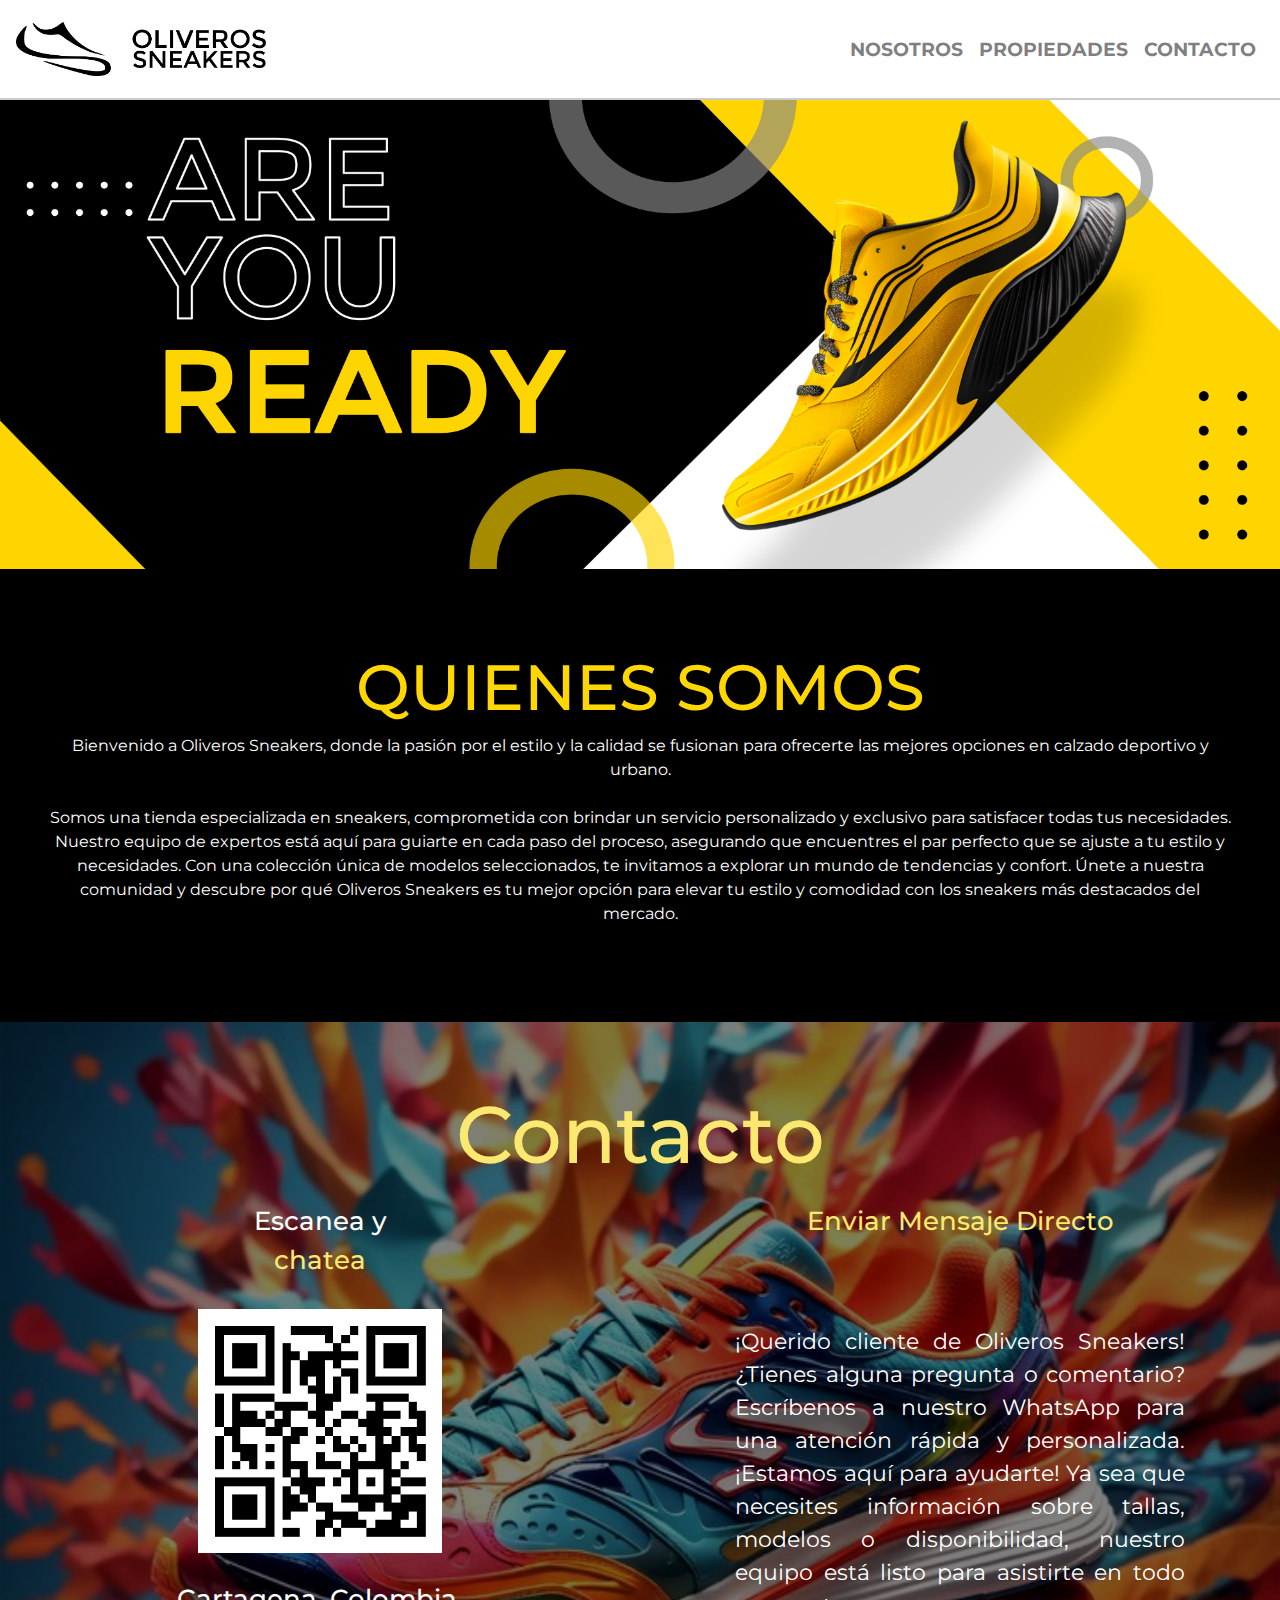
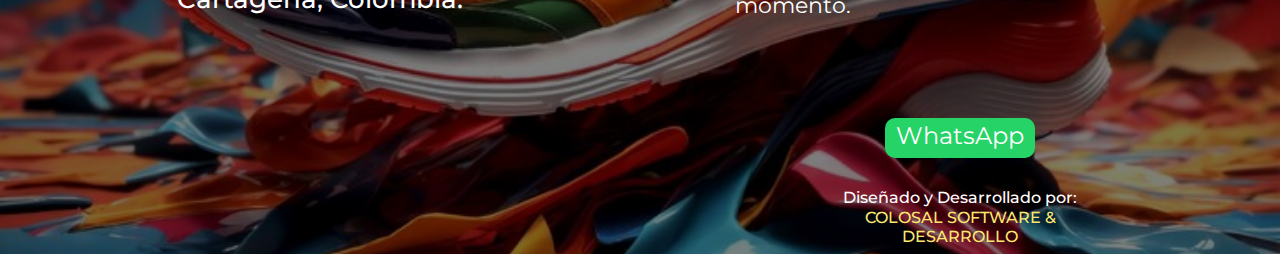
==== about.html @ 08bbd17b "inicio sneakers" ====
<!DOCTYPE html>
<html lang="es">
<head>
    <meta charset="UTF-8">
    <meta name="viewport" content="width=device-width, initial-scale=1.0">
    <link href="https://fonts.googleapis.com/css2?family=Montserrat:wght@400;700&display=swap" rel="stylesheet">
    <link rel="stylesheet" href="static/style.css"> <!-- Asegúrate de que styles.css esté en el mismo nivel que images -->
    <link rel="stylesheet" href="https://stackpath.bootstrapcdn.com/bootstrap/4.5.2/css/bootstrap.min.css">
    <link rel="icon" href="images/favicon.png" type="image/x-icon">
    <title>Nosotros</title>
</head>
<body>
    <!-- Navbar -->
    <nav class="navbar navbar-expand-lg navbar-light" style="height: 100px; background-color: #ffffff; border-bottom: 2px solid #ccc;">
        <a class="navbar-brand" href="index.html"><img src="images/logooliveros_sneakers.png" alt="Logo oliverossneakers" id="logolargo" class="logo-icon" style="width:250px;"></a>
        <button class="navbar-toggler" type="button" data-toggle="modal" data-target="#menuModal" aria-controls="navbarNav" aria-expanded="false" aria-label="Toggle navigation" style="background-color: white;">
            <span class="navbar-toggler-icon" style="background-color: white;"></span>
        </button>
        <div class="collapse navbar-collapse" id="navbarNav">
            <ul class="navbar-nav ml-auto">
                <li class="nav-item">
                    <a class="nav-link" href="about.html">NOSOTROS</a>
                </li>
                <li class="nav-item">
                    <a class="nav-link" href="index.html">PROPIEDADES</a>
                </li>
                <li class="nav-item">
                    <a class="nav-link" href="#Contacto">CONTACTO</a>
                </li>
            </ul>
        </div>
    </nav>
    

    <!-- Modal para el menú en dispositivos pequeños -->
    <div class="modal fade" id="menuModal" tabindex="-1" aria-labelledby="menuModalLabel" aria-hidden="true">
        <div class="modal-dialog">
            <div class="modal-content">
                <div class="modal-header">
                    <h5 class="modal-title" id="menuModalLabel">Menú</h5>
                    <button type="button" class="close" data-dismiss="modal" aria-label="Close">
                        <span aria-hidden="true">&times;</span>
                    </button>
                </div>
                <div class="modal-body">
                    <ul class="navbar-nav ml-auto">
                        <li class="nav-item">
                            <a class="nav-link" href="about.html">NOSOTROS</a>
                        </li>
                        <li class="nav-item">
                            <a class="nav-link" href="index.html">PROPIEDADES</a>
                        </li>
                        <li class="nav-item">
                            <a class="nav-link" href="#Contacto">CONTACTO</a>
                        </li>
                    </ul>
                </div>
            </div>
        </div>
    </div>

    <div class="banner-statico">
        <img src="images/banner/banner_oliveros.png" class="d-block w-100" alt="Banner estático de Oliveros Sneakers" style="object-fit: cover; height: 100%;">
    </div>

    <!-- Sección de texto -->
    <div class="container-fluid nosotros-section" style="background-color: #000000;">
        <div class="row">
            <div class="col-md-12 p-5 text-column">
                <h1 class="title text-center" style="font-family: 'Montserrat', sans-serif; color: #FFD700; font-size: 4rem;">QUIENES SOMOS</h1>
                <p id="textoabout" class="content text-white" style="font-family: 'Montserrat', sans-serif; text-align: center;">
                    Bienvenido a Oliveros Sneakers, donde la pasión por el estilo y la calidad se fusionan para ofrecerte las mejores opciones en calzado deportivo y urbano.
                    <br><br>
                    Somos una tienda especializada en sneakers, comprometida con brindar un servicio personalizado y exclusivo para satisfacer todas tus necesidades. Nuestro equipo de expertos está aquí para guiarte en cada paso del proceso, asegurando que encuentres el par perfecto que se ajuste a tu estilo y necesidades. Con una colección única de modelos seleccionados, te invitamos a explorar un mundo de tendencias y confort. Únete a nuestra comunidad y descubre por qué Oliveros Sneakers es tu mejor opción para elevar tu estilo y comodidad con los sneakers más destacados del mercado.
                </p>
            </div>
        </div>
    </div>
    
    <!-- Footer -->
    <section id="Contacto" class="contacto-section">
        <div class="container-fluid">
            <div class="row">
                <h3 style="width: 70%; margin-left: 15%; margin-top: 50px; display: flex; justify-content: center; color: #fae871; padding: 15px; font-size: 80px;">Contacto<BR></h3>
                <div class="col-lg-6 col-md-12">
                    <h3 style="text-align: center; width: 80%; margin-left: 10%; font-size: 26px; color: white;">Escanea y</h3>
                    <h3 style="text-align: center; width: 80%; margin-left: 10%; font-size: 26px; color: #fae871;">chatea</h3>
                    <br>
                    <img src="images/contacto/qrcontacto.png" style="margin-left: 30%; width: 40%;">
                    <h3 style="text-align: center; width: 80%; margin-left: 10%; font-size: 26px; color: white;"><br>Cartagena, Colombia.</h3>
                </div>
                <div class="col-lg-6 col-md-12">
                    <h3 style="text-align: center; width: 80%; margin-left: 10%; font-size: 26px; color: #fae871;">Enviar Mensaje Directo</h3>
                    <p style="font-size: 22px; padding: 80px; text-align: justify; color: white;">
                        ¡Querido cliente de Oliveros Sneakers! ¿Tienes alguna pregunta o comentario? Escríbenos a nuestro WhatsApp para una atención rápida y personalizada. ¡Estamos aquí para ayudarte! Ya sea que necesites información sobre tallas, modelos o disponibilidad, nuestro equipo está listo para asistirte en todo momento.
                    </p>
                    <div style="display: flex; justify-content: center;">
                        <a href="https://wa.link/2kqi4d" style="font-size: 24px; text-align: center; background-color: #25D366; text-decoration: none; color: white; width: 150px; height: 40px; border-radius: 10px;">WhatsApp</a>
                    </div>
                    <h6 style="margin-left: 25%; margin-top: 30px; width: 50%; text-align: center; justify-content: center; color: white;">Diseñado y Desarrollado por:<br> <a href="https://colosalsoftware.com/" style="text-decoration: none; color: #fae871;">COLOSAL SOFTWARE & DESARROLLO</a></h6>
                </div>
            </div>
        </div>
    </section>

    <script src="https://code.jquery.com/jquery-3.5.1.slim.min.js"></script>
    <script src="https://cdn.jsdelivr.net/npm/@popperjs/core@2.9.2/dist/umd/popper.min.js"></script>
    <script src="https://stackpath.bootstrapcdn.com/bootstrap/4.5.2/js/bootstrap.min.js"></script>
    <script>
        // Abrir modal al hacer clic en el botón del menú
        document.querySelector('.navbar-toggler').addEventListener('click', function () {
            $('#menuModal').modal('show');
        });
    </script>
</body>
</html>
---- static/style.css ----
@import url('https://fonts.googleapis.com/css2?family=Montserrat:wght@400;700&display=swap');

.nav-link {
    font-family: 'Montserrat', sans-serif;
    font-size: 1.2em; /* Ajusta este valor para cambiar el tamaño de la fuente */
    font-weight: bold; /* Esto hará que el texto sea más grueso */
}

.titulo-responsive{
  font-family: 'Montserrat', sans-serif;
  font-weight: 300; /* Light weight */ 
  color: gray;
  font-size: 2rem;
}
.body{
  overflow-x: hidden;
}
@media (max-width: 600px) {
  .titulo-responsive {
      font-size: 2rem; /* Ajusta el tamaño según tus necesidades */
  }
}
.no-gutters {
  margin-right: 0;
  margin-left: 0;
}

.no-gutters > .col, .no-gutters > [class*="col-"] {
  padding-right: 0;
  padding-left: 0;
}

.property-link {
  display: block; /* Asegura que el enlace ocupe todo el espacio de la columna */
  width: 100%; /* Asegura que el enlace ocupe todo el ancho disponible */
  height: 100%; /* Asegura que el enlace ocupe todo el alto disponible */
}

.img-fluid {
  width: 100%; /* Hace que la imagen sea responsive y se ajuste al ancho de su contenedor */
  height: 100%; /* Ocupa todo el alto del enlace */
  object-fit: contain; /* Mantiene la imagen entera visible, ajustando su tamaño proporcionalmente */
  object-position: center; /* Centra la imagen dentro de su contenedor */
}
.contacto-section {
  position: relative;
  background-image: url('../images/contacto/fondo_contacto.jpg');
  background-repeat: no-repeat;
  background-size: cover;
  color: white;
  font-family: 'Montserrat', sans-serif;
}

.contacto-section h3,
.contacto-section p,
.contacto-section a,
.contacto-section h6 {
  font-family: 'Montserrat', sans-serif;
}


.contacto-section::before {
  content: '';
  position: absolute;
  top: 0;
  left: 0;
  width: 100%;
  height: 100%;
  background: rgba(0, 0, 0, 0.5); /* Ajusta el valor de 0.5 según la transparencia deseada */
  z-index: 1;
}

.contacto-section .container-fluid {
  position: relative;
  z-index: 2;
}

.logo-icon {
  width: 250px; /* Ajusta el tamaño del logo aquí */
  height: auto;
}
.custom-carousel {
  height: 70vh; /* Ocupa la mitad de la altura de la pantalla */
  overflow: hidden;
}
.custom-carousel .carousel-inner {
  height: 100%;
}
.custom-carousel .carousel-item {
  height: 100%;
}
.custom-carousel img {
  position: absolute;
  top: 50%;
  transform: translateY(-50%);
  width: 100%;
  height: auto;
}
.nosotros-section {
  padding: 2rem 0;
}
.text-column {
  text-align: center;
}

.col-inicio img {
  max-width: 100%;
  height: auto;
}
.logo-icon {
    width: 250px; /* Ajusta el tamaño del logo aquí */
    height: auto;
}
.nosotros-section {
    padding: 2rem 0;
}
.text-column {
    text-align: center;
}
.property-link {
    position: relative;
    display: block;
    color: white;
    text-decoration: none;
}
.property-link img {
    width: 100%;
    height: 300px;
    object-fit: cover;
}
.property-overlay {
    position: absolute;
    top: 0;
    left: 0;
    width: 100%;
    height: 100%;
    display: flex;
    align-items: center;
    justify-content: center;
    background-color: rgba(0, 0, 0, 0.5);
    transition: background-color 0.3s ease;
}
.property-overlay span {
    font-family: 'Montserrat', sans-serif;   
    font-size: 2rem;
    font-weight: bold;
    z-index: 1;
}
.property-link:hover .property-overlay {
    background-color: rgba(0, 0, 0, 0.7);
}
.logo-icon {
  width: 250px; /* Ajusta el tamaño del logo aquí */
  height: auto;
}
.nosotros-section {
  padding: 2rem 0;
}
.text-column {
  text-align: center;
}
.property-link {
  position: relative;
  display: block;
  color: white;
  text-decoration: none;
}
.property-link img {
  width: 100%;
  height: 300px;
  object-fit: cover;
}
.property-overlay {
  position: absolute;
  top: 0;
  left: 0;
  width: 100%;
  height: 100%;
  display: flex;
  align-items: center;
  justify-content: center;
  background-color: rgba(0, 0, 0, 0.5);
  transition: background-color 0.3s ease;
}
.property-overlay span {
  font-family: 'Montserrat', sans-serif;
  font-size: 2rem;
  font-weight: bold;
  z-index: 1;
}
.property-link:hover .property-overlay {
  background-color: rgba(0, 0, 0, 0.7);
}
.border-box {
  padding: 10px;
  border: 2px solid #d4d4d4; /* Cambia el color del borde según tus preferencias */
  border-radius: 8px; /* Bordes redondeados */
}

.property-item {
  box-shadow: none;
  padding: 20px;
  overflow: hidden; /* Asegura que el contenido no se desborde */
}

.custom-carousel {
  height: 70vh; /* Ocupa el 70% de la altura de la pantalla */
  overflow: hidden;
}
.custom-carousel .carousel-inner {
  height: 100%;
}
.custom-carousel .carousel-item {
  height: 100%;
}
.custom-carousel img {
  position: absolute;
  top: 50%;
  transform: translateY(-50%);
  width: 100%;
  height: auto;
}

input[type="range"] {
  -webkit-appearance: none;
  width: 200px;
  height: 8px;
  background: #d3d3d3;
  outline: none;
  opacity: 0.7;
  transition: opacity .15s ease-in-out;
  border-radius: 5px;
  margin-left: 10px;
  margin-right: 10px;
}

input[type="range"]:hover {
  opacity: 1;
}

input[type="range"]::-webkit-slider-thumb {
  -webkit-appearance: none;
  appearance: none;
  width: 15px;
  height: 15px;
  background: #4CAF50;
  cursor: pointer;
  border-radius: 50%;
}

input[type="range"]::-moz-range-thumb {
  width: 25px;
  height: 25px;
  background: #4CAF50;
  cursor: pointer;
  border-radius: 50%;
}
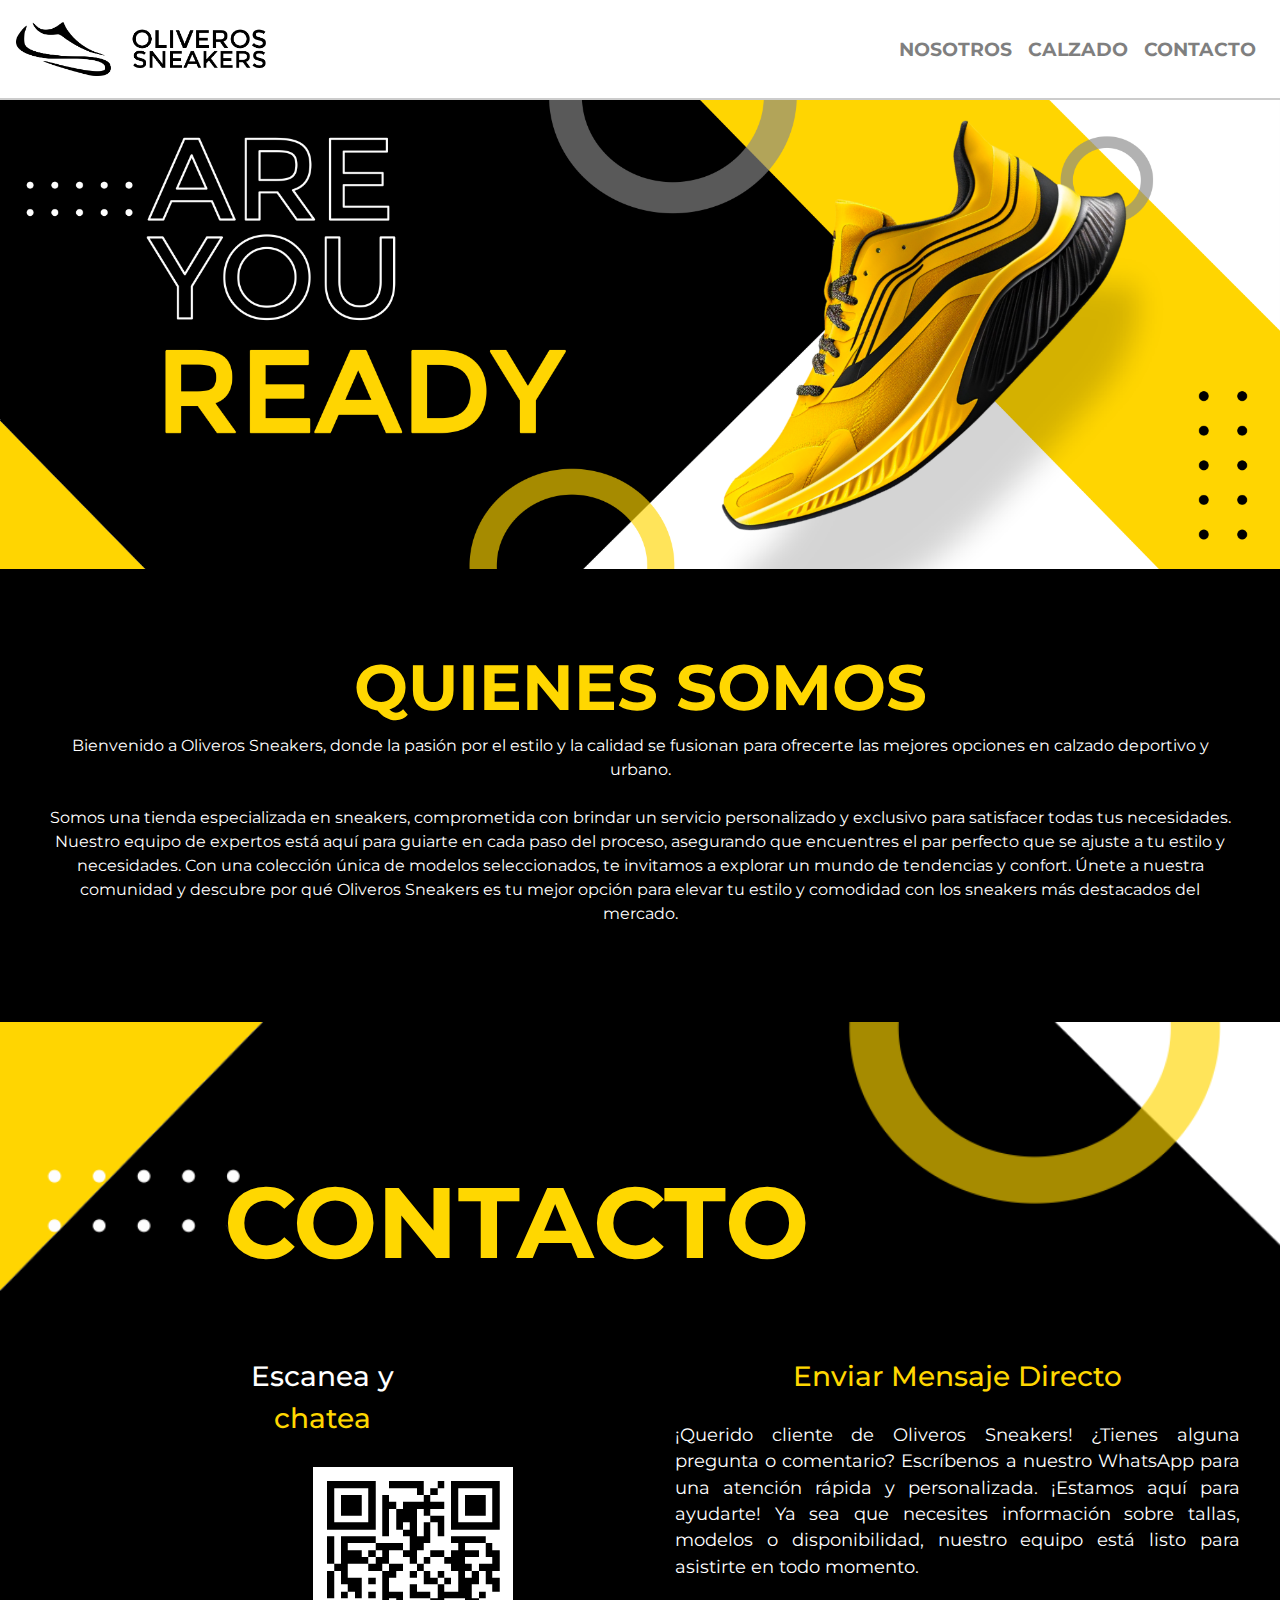
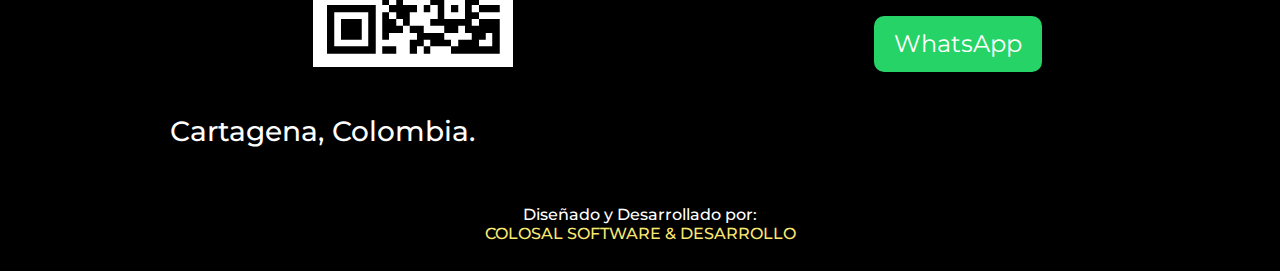
==== commit 4bbf93e0: "avances en los tenis" ====
--- a/about.html
+++ b/about.html
@@ -22,7 +22,7 @@
                     <a class="nav-link" href="about.html">NOSOTROS</a>
                 </li>
                 <li class="nav-item">
-                    <a class="nav-link" href="index.html">PROPIEDADES</a>
+                    <a class="nav-link" href="index.html">CALZADO</a>
                 </li>
                 <li class="nav-item">
                     <a class="nav-link" href="#Contacto">CONTACTO</a>
@@ -48,7 +48,7 @@
                             <a class="nav-link" href="about.html">NOSOTROS</a>
                         </li>
                         <li class="nav-item">
-                            <a class="nav-link" href="index.html">PROPIEDADES</a>
+                            <a class="nav-link" href="index.html">CALZADO</a>
                         </li>
                         <li class="nav-item">
                             <a class="nav-link" href="#Contacto">CONTACTO</a>
@@ -67,7 +67,7 @@
     <div class="container-fluid nosotros-section" style="background-color: #000000;">
         <div class="row">
             <div class="col-md-12 p-5 text-column">
-                <h1 class="title text-center" style="font-family: 'Montserrat', sans-serif; color: #FFD700; font-size: 4rem;">QUIENES SOMOS</h1>
+                <h1 class="title text-center" style="font-weight: bold; font-family: 'Montserrat', sans-serif; color: #FFD700; font-size: 4rem;">QUIENES SOMOS</h1>
                 <p id="textoabout" class="content text-white" style="font-family: 'Montserrat', sans-serif; text-align: center;">
                     Bienvenido a Oliveros Sneakers, donde la pasión por el estilo y la calidad se fusionan para ofrecerte las mejores opciones en calzado deportivo y urbano.
                     <br><br>
@@ -78,30 +78,42 @@
     </div>
     
     <!-- Footer -->
-    <section id="Contacto" class="contacto-section">
-        <div class="container-fluid">
-            <div class="row">
-                <h3 style="width: 70%; margin-left: 15%; margin-top: 50px; display: flex; justify-content: center; color: #fae871; padding: 15px; font-size: 80px;">Contacto<BR></h3>
-                <div class="col-lg-6 col-md-12">
-                    <h3 style="text-align: center; width: 80%; margin-left: 10%; font-size: 26px; color: white;">Escanea y</h3>
-                    <h3 style="text-align: center; width: 80%; margin-left: 10%; font-size: 26px; color: #fae871;">chatea</h3>
-                    <br>
-                    <img src="images/contacto/qrcontacto.png" style="margin-left: 30%; width: 40%;">
-                    <h3 style="text-align: center; width: 80%; margin-left: 10%; font-size: 26px; color: white;"><br>Cartagena, Colombia.</h3>
-                </div>
-                <div class="col-lg-6 col-md-12">
-                    <h3 style="text-align: center; width: 80%; margin-left: 10%; font-size: 26px; color: #fae871;">Enviar Mensaje Directo</h3>
-                    <p style="font-size: 22px; padding: 80px; text-align: justify; color: white;">
-                        ¡Querido cliente de Oliveros Sneakers! ¿Tienes alguna pregunta o comentario? Escríbenos a nuestro WhatsApp para una atención rápida y personalizada. ¡Estamos aquí para ayudarte! Ya sea que necesites información sobre tallas, modelos o disponibilidad, nuestro equipo está listo para asistirte en todo momento.
-                    </p>
-                    <div style="display: flex; justify-content: center;">
-                        <a href="https://wa.link/2kqi4d" style="font-size: 24px; text-align: center; background-color: #25D366; text-decoration: none; color: white; width: 150px; height: 40px; border-radius: 10px;">WhatsApp</a>
-                    </div>
-                    <h6 style="margin-left: 25%; margin-top: 30px; width: 50%; text-align: center; justify-content: center; color: white;">Diseñado y Desarrollado por:<br> <a href="https://colosalsoftware.com/" style="text-decoration: none; color: #fae871;">COLOSAL SOFTWARE & DESARROLLO</a></h6>
+    <!-- Footer -->
+<section id="Contacto" class="contacto-section" style="background-color: #333; color: white;">
+    <div class="container-fluid" style="padding: 20px;">
+        <div class="row">
+            <div class="col-12">
+                <h3 class="contacto-title">
+                    CONTACTO
+                </h3>
+            </div>
+            <div class="col-lg-6 col-md-12 text-center">
+                <h3 style="color: white;">Escanea y</h3>
+                <h3 style="color: #FFD700;">chatea</h3>
+                <br>
+                <img src="images/contacto/qrcontacto.png" class="qr-img">
+                <h3 style="margin-top: 3rem; color: white;">Cartagena, Colombia.</h3>
+            </div>
+            <div class="col-lg-6 col-md-12 text-center">
+                <h3 style="color: #FFD700;">Enviar Mensaje Directo</h3>
+                <p class="contacto-text">
+                    ¡Querido cliente de Oliveros Sneakers! ¿Tienes alguna pregunta o comentario? Escríbenos a nuestro WhatsApp para una atención rápida y personalizada. ¡Estamos aquí para ayudarte! Ya sea que necesites información sobre tallas, modelos o disponibilidad, nuestro equipo está listo para asistirte en todo momento.
+                </p>
+                <div style="display: flex; justify-content: center;">
+                    <a href="https://wa.link/2kqi4d" class="whatsapp-link">WhatsApp</a>
                 </div>
             </div>
         </div>
-    </section>
+        <div class="row">
+            <div class="col-12 text-center">
+                <h6 style="margin-top: 3rem; color: white;">Diseñado y Desarrollado por:<br> 
+                    <a href="https://colosalsoftware.com/" style="text-decoration: none; color: #fae871;">COLOSAL SOFTWARE & DESARROLLO</a>
+                </h6>
+            </div>
+        </div>
+    </div>
+</section>
+
 
     <script src="https://code.jquery.com/jquery-3.5.1.slim.min.js"></script>
     <script src="https://cdn.jsdelivr.net/npm/@popperjs/core@2.9.2/dist/umd/popper.min.js"></script>
--- a/static/style.css
+++ b/static/style.css
@@ -44,7 +44,7 @@
 }
 .contacto-section {
   position: relative;
-  background-image: url('../images/contacto/fondo_contacto.jpg');
+  background-image: url('../images/contacto/fondo_contacto.png');
   background-repeat: no-repeat;
   background-size: cover;
   color: white;
@@ -66,7 +66,6 @@
   left: 0;
   width: 100%;
   height: 100%;
-  background: rgba(0, 0, 0, 0.5); /* Ajusta el valor de 0.5 según la transparencia deseada */
   z-index: 1;
 }
 
@@ -193,8 +192,8 @@
 }
 .border-box {
   padding: 10px;
-  border: 2px solid #d4d4d4; /* Cambia el color del borde según tus preferencias */
-  border-radius: 8px; /* Bordes redondeados */
+  border: 2px solid #696969; /* Cambia el color del borde según tus preferencias */
+  border-radius: 0px; /* Bordes redondeados */
 }
 
 .property-item {
@@ -254,4 +253,81 @@
   background: #4CAF50;
   cursor: pointer;
   border-radius: 50%;
+}
+.contacto-title {
+  font-weight: bold; 
+  width: 70%; 
+  margin-left: 5%; 
+  margin-top: 50px; 
+  display: flex; 
+  justify-content: center; 
+  color: #FFD700; 
+  padding: 70px; 
+  font-size: 100px; 
+  text-shadow: -1px -1px 0 #000000, 1px -1px 0 #000000, -1px 1px 0 #000000, 1px 1px 0 #000000;
+}
+
+.qr-img {
+  margin-left: 30%; 
+  width: 60%; 
+  max-width: 200px;
+}
+
+.contacto-text {
+  font-size: 1.1rem; 
+  padding: 20px; 
+  text-align: justify; 
+  color: white;
+}
+
+.whatsapp-link {
+  font-size: 1.5rem; 
+  text-align: center; 
+  background-color: #25D366; 
+  text-decoration: none; 
+  color: white; 
+  padding: 10px 20px; 
+  border-radius: 10px;
+}
+
+/* Media Queries */
+@media (max-width: 768px) {
+  .contacto-title {
+    font-size: 40px;
+    padding: 20px;
+    width: 100%;
+    margin: 0;
+  }
+  .qr-img {
+    margin-left: 0; 
+    width: 50%; 
+    max-width: 150px;
+  }
+  .contacto-text {
+    font-size: 1rem;
+    padding: 10px;
+  }
+  .whatsapp-link {
+    font-size: 1.2rem;
+    padding: 8px 16px;
+  }
+}
+
+@media (max-width: 480px) {
+  .contacto-title {
+    font-size: 50px;
+    padding: 10px;
+  }
+  .qr-img {
+    width: 80%; 
+    max-width: 100px;
+  }
+  .contacto-text {
+    font-size: 0.9rem;
+    padding: 5px;
+  }
+  .whatsapp-link {
+    font-size: 1rem;
+    padding: 5px 10px;
+  }
 }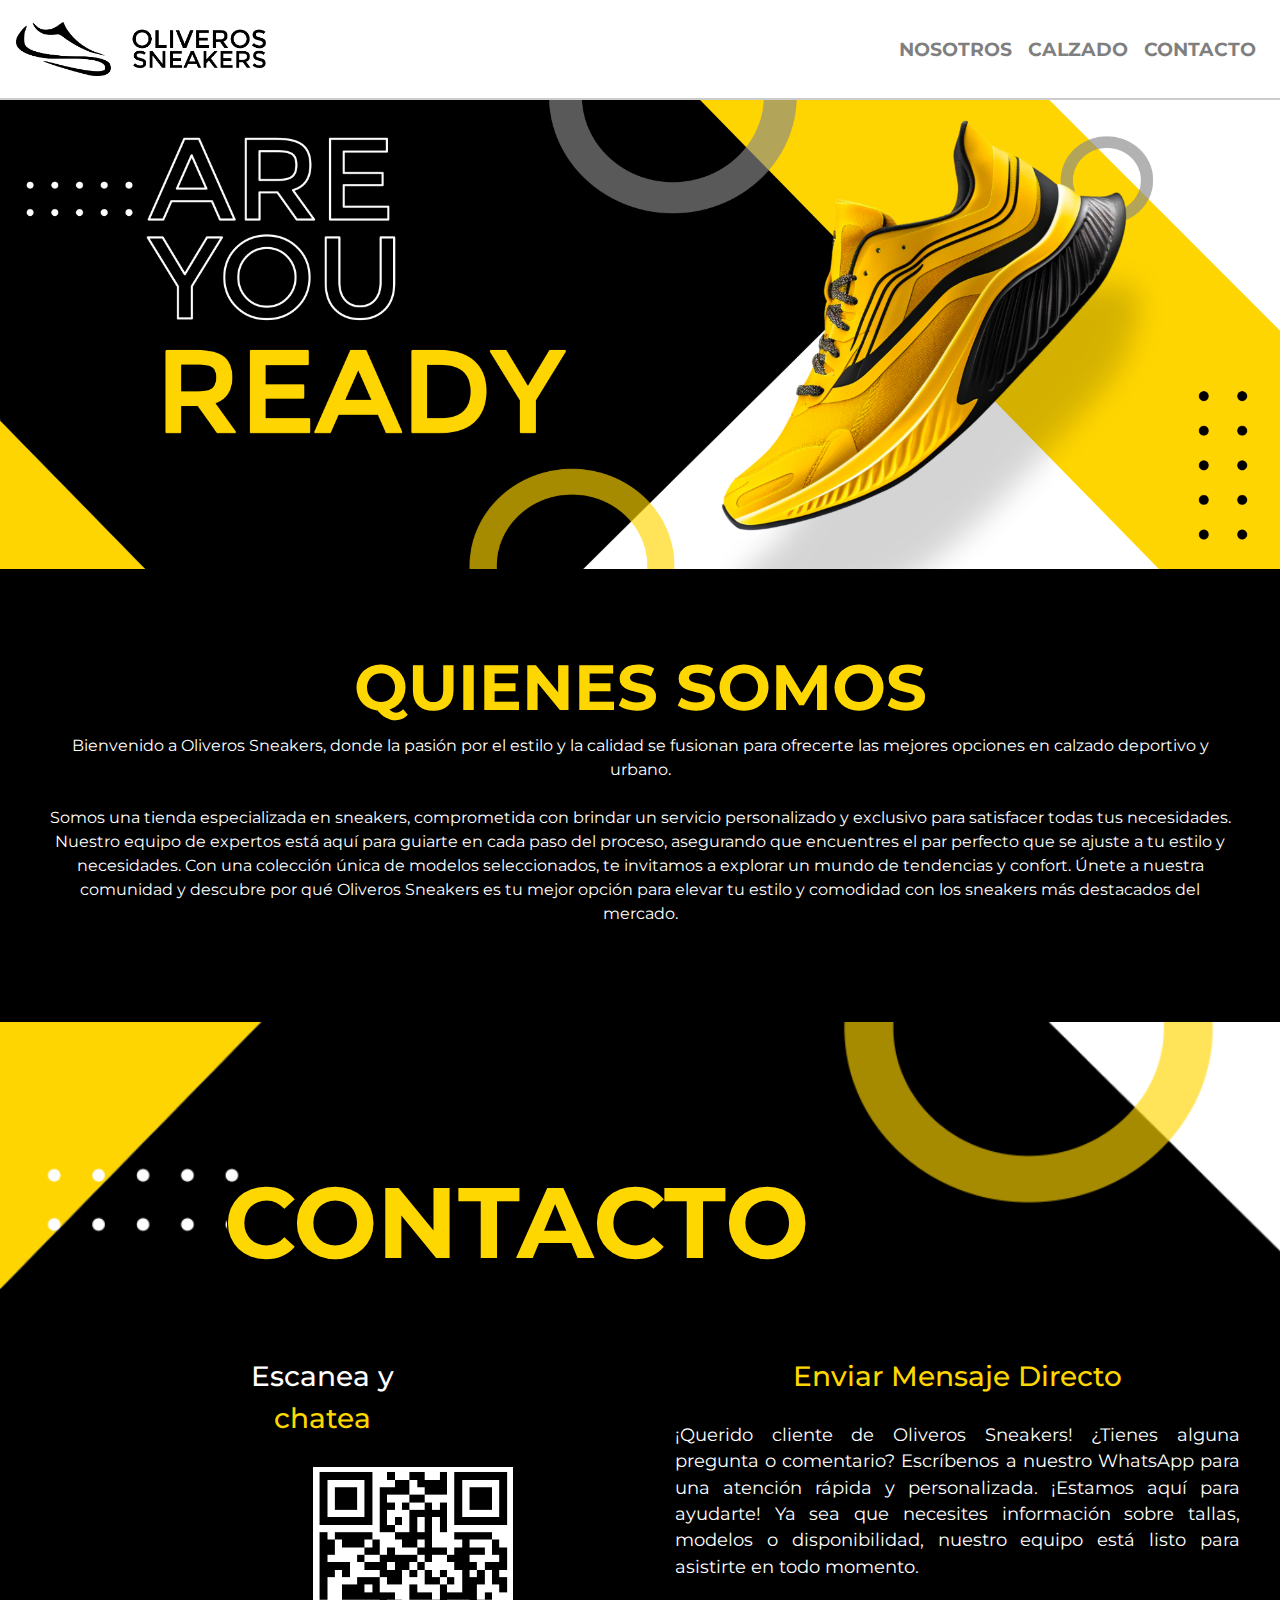
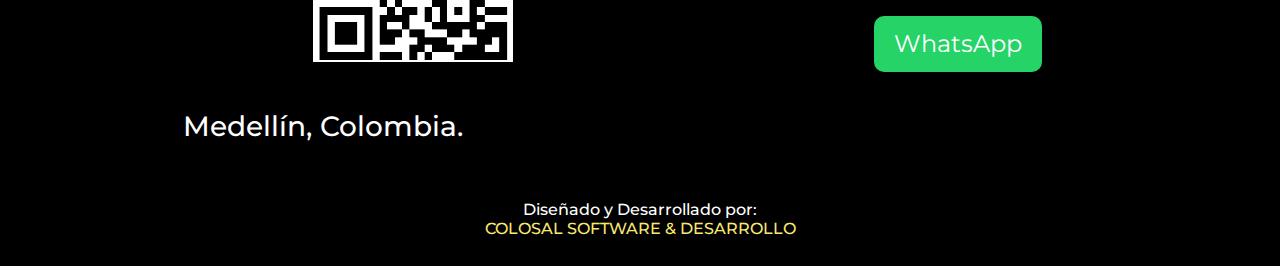
==== commit ec79ea49: "links de wpp listos provicionales" ====
--- a/about.html
+++ b/about.html
@@ -91,8 +91,8 @@
                 <h3 style="color: white;">Escanea y</h3>
                 <h3 style="color: #FFD700;">chatea</h3>
                 <br>
-                <img src="images/contacto/qrcontacto.png" class="qr-img">
-                <h3 style="margin-top: 3rem; color: white;">Cartagena, Colombia.</h3>
+                <img src="images/contacto/qroli.png" class="qr-img">
+                <h3 style="margin-top: 3rem; color: white;">Medellín, Colombia.</h3>
             </div>
             <div class="col-lg-6 col-md-12 text-center">
                 <h3 style="color: #FFD700;">Enviar Mensaje Directo</h3>
@@ -100,7 +100,7 @@
                     ¡Querido cliente de Oliveros Sneakers! ¿Tienes alguna pregunta o comentario? Escríbenos a nuestro WhatsApp para una atención rápida y personalizada. ¡Estamos aquí para ayudarte! Ya sea que necesites información sobre tallas, modelos o disponibilidad, nuestro equipo está listo para asistirte en todo momento.
                 </p>
                 <div style="display: flex; justify-content: center;">
-                    <a href="https://wa.link/2kqi4d" class="whatsapp-link">WhatsApp</a>
+                    <a href="https://wa.link/mo7w4e" class="whatsapp-link">WhatsApp</a>
                 </div>
             </div>
         </div>
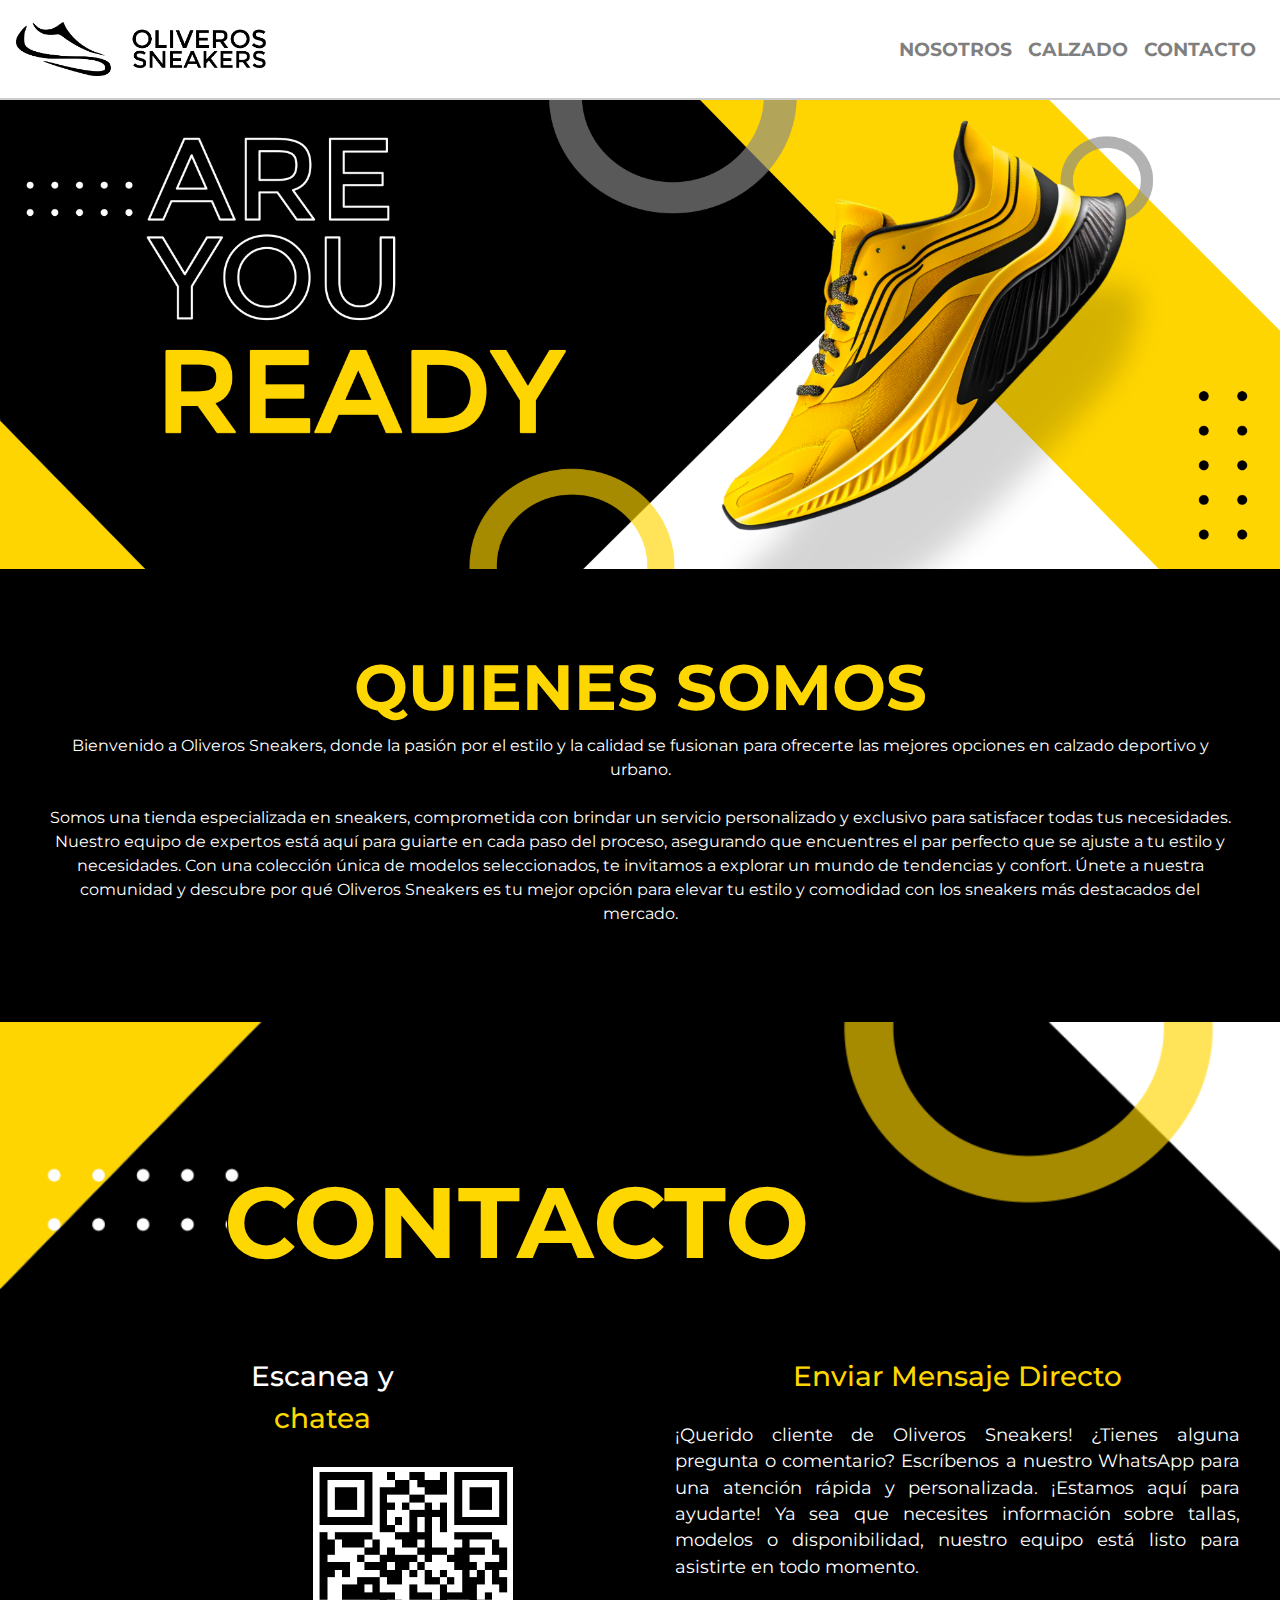
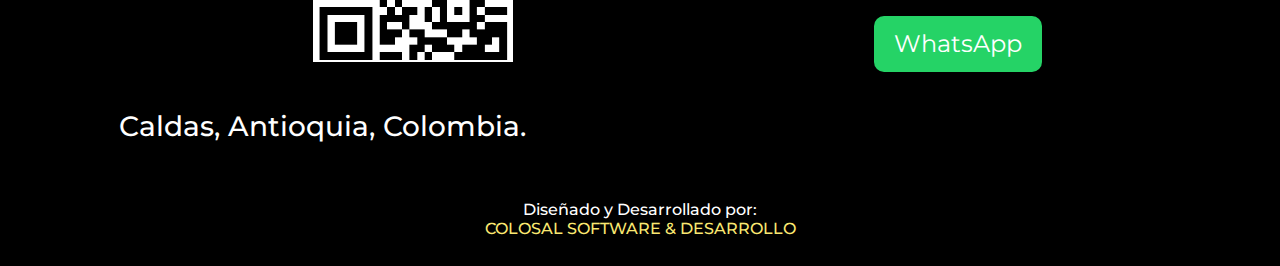
==== commit 0ac6ac06: "CAMBIOS DE TENIS CARRUSEL POR AHORA TERMINADOS" ====
--- a/about.html
+++ b/about.html
@@ -92,7 +92,7 @@
                 <h3 style="color: #FFD700;">chatea</h3>
                 <br>
                 <img src="images/contacto/qroli.png" class="qr-img">
-                <h3 style="margin-top: 3rem; color: white;">Medellín, Colombia.</h3>
+                <h3 style="margin-top: 3rem; color: white;">Caldas, Antioquia, Colombia.</h3>
             </div>
             <div class="col-lg-6 col-md-12 text-center">
                 <h3 style="color: #FFD700;">Enviar Mensaje Directo</h3>
